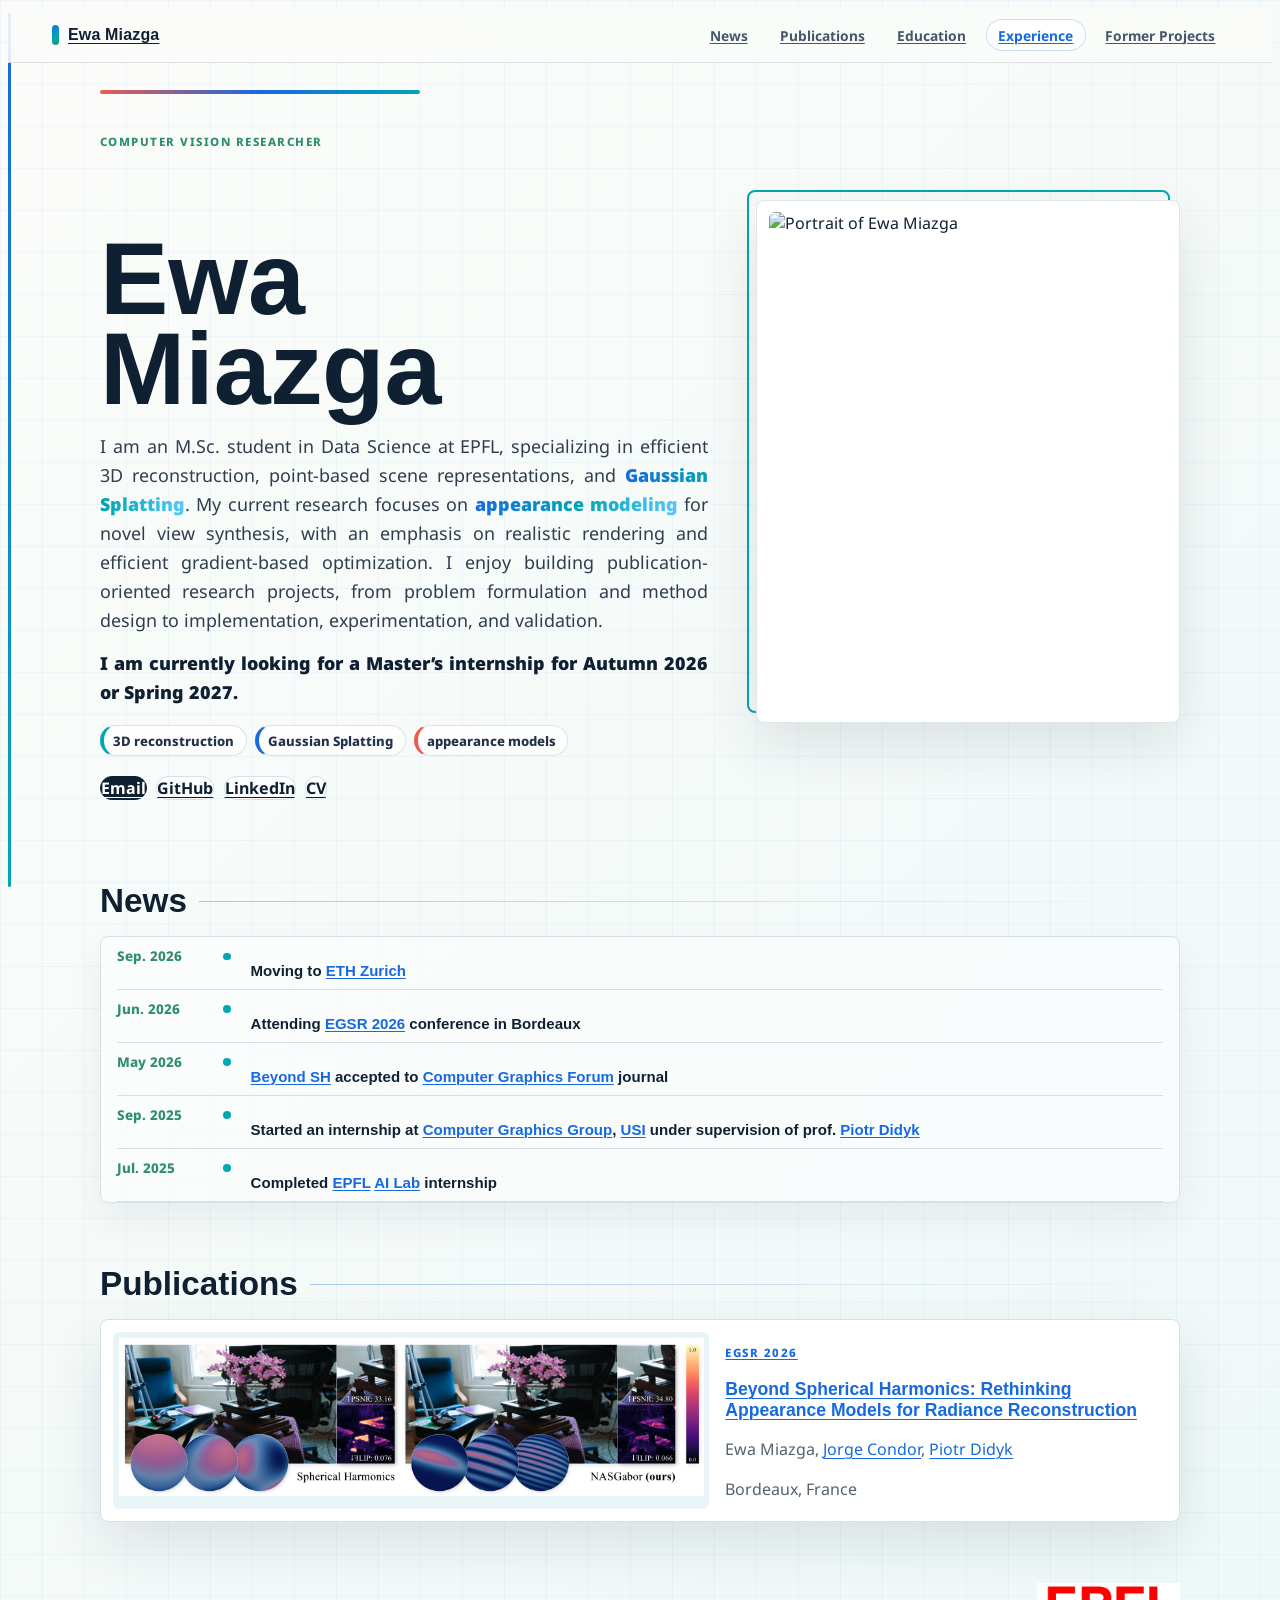
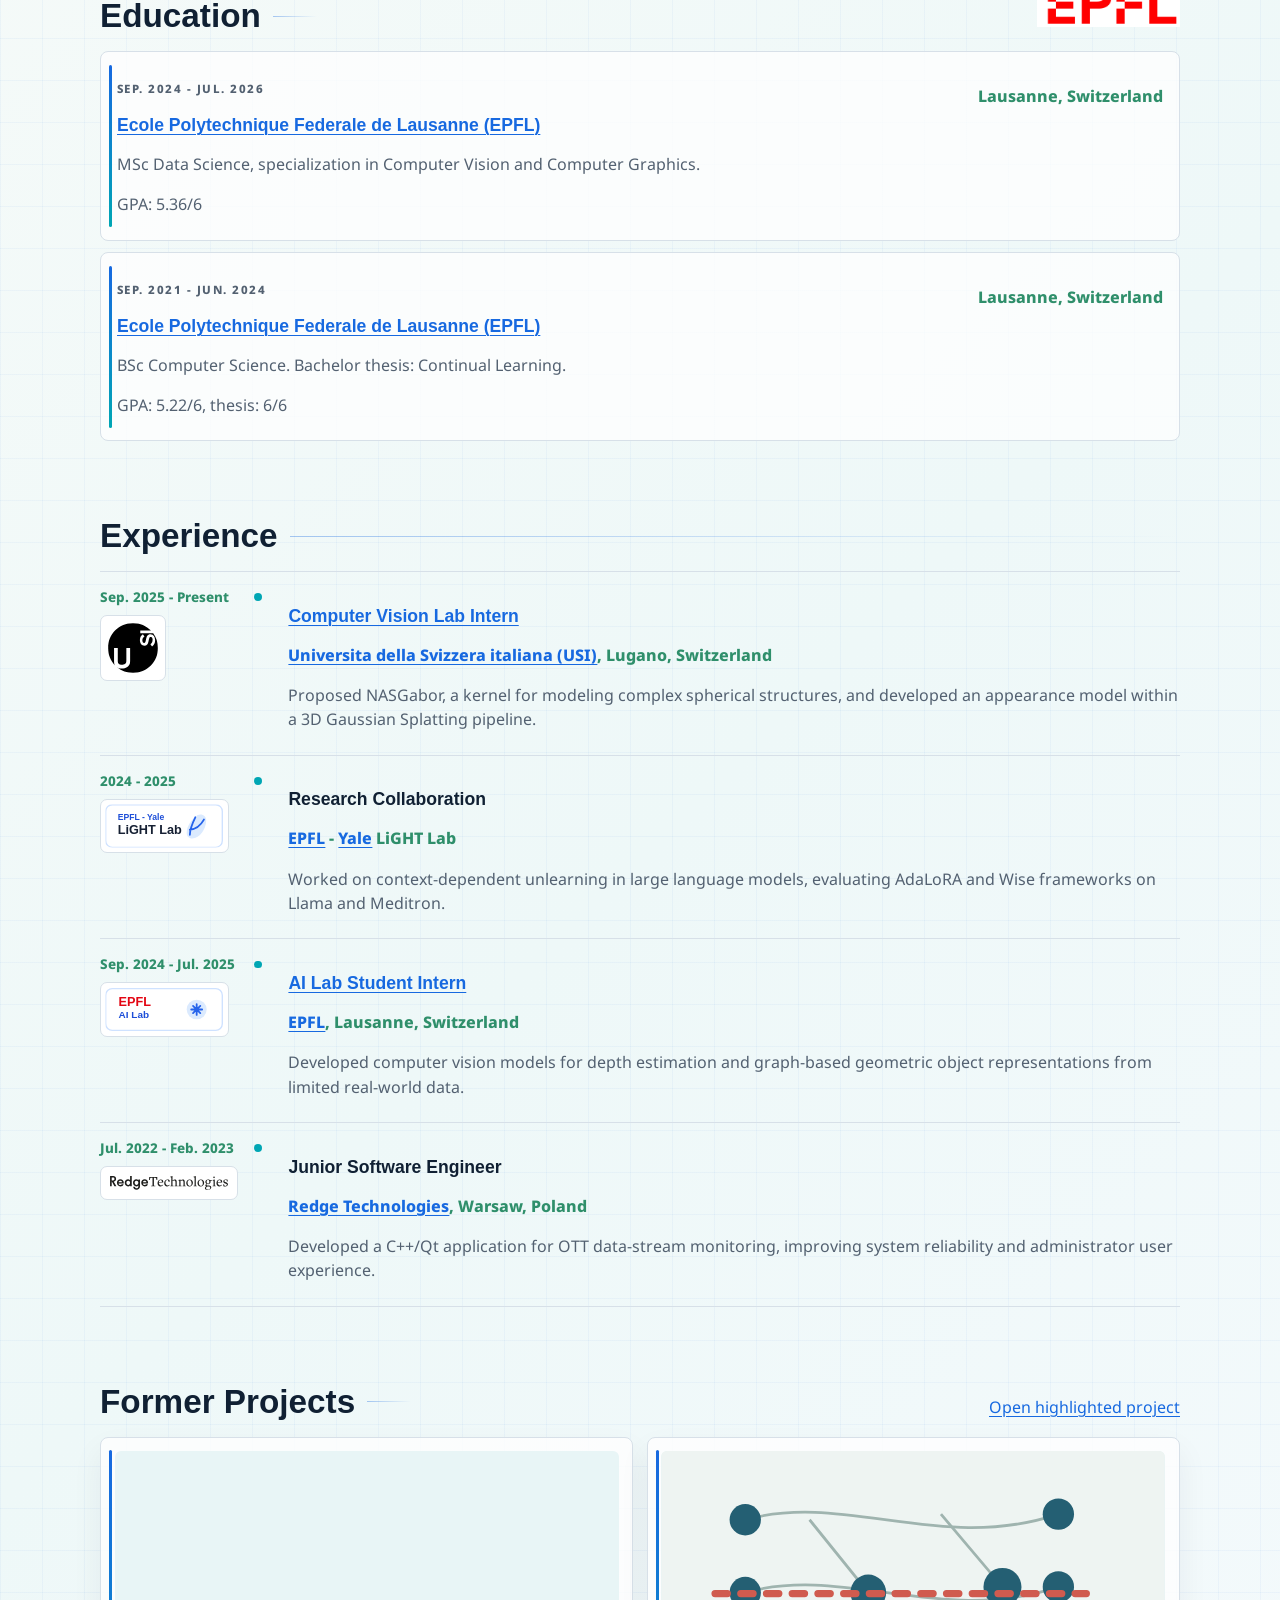
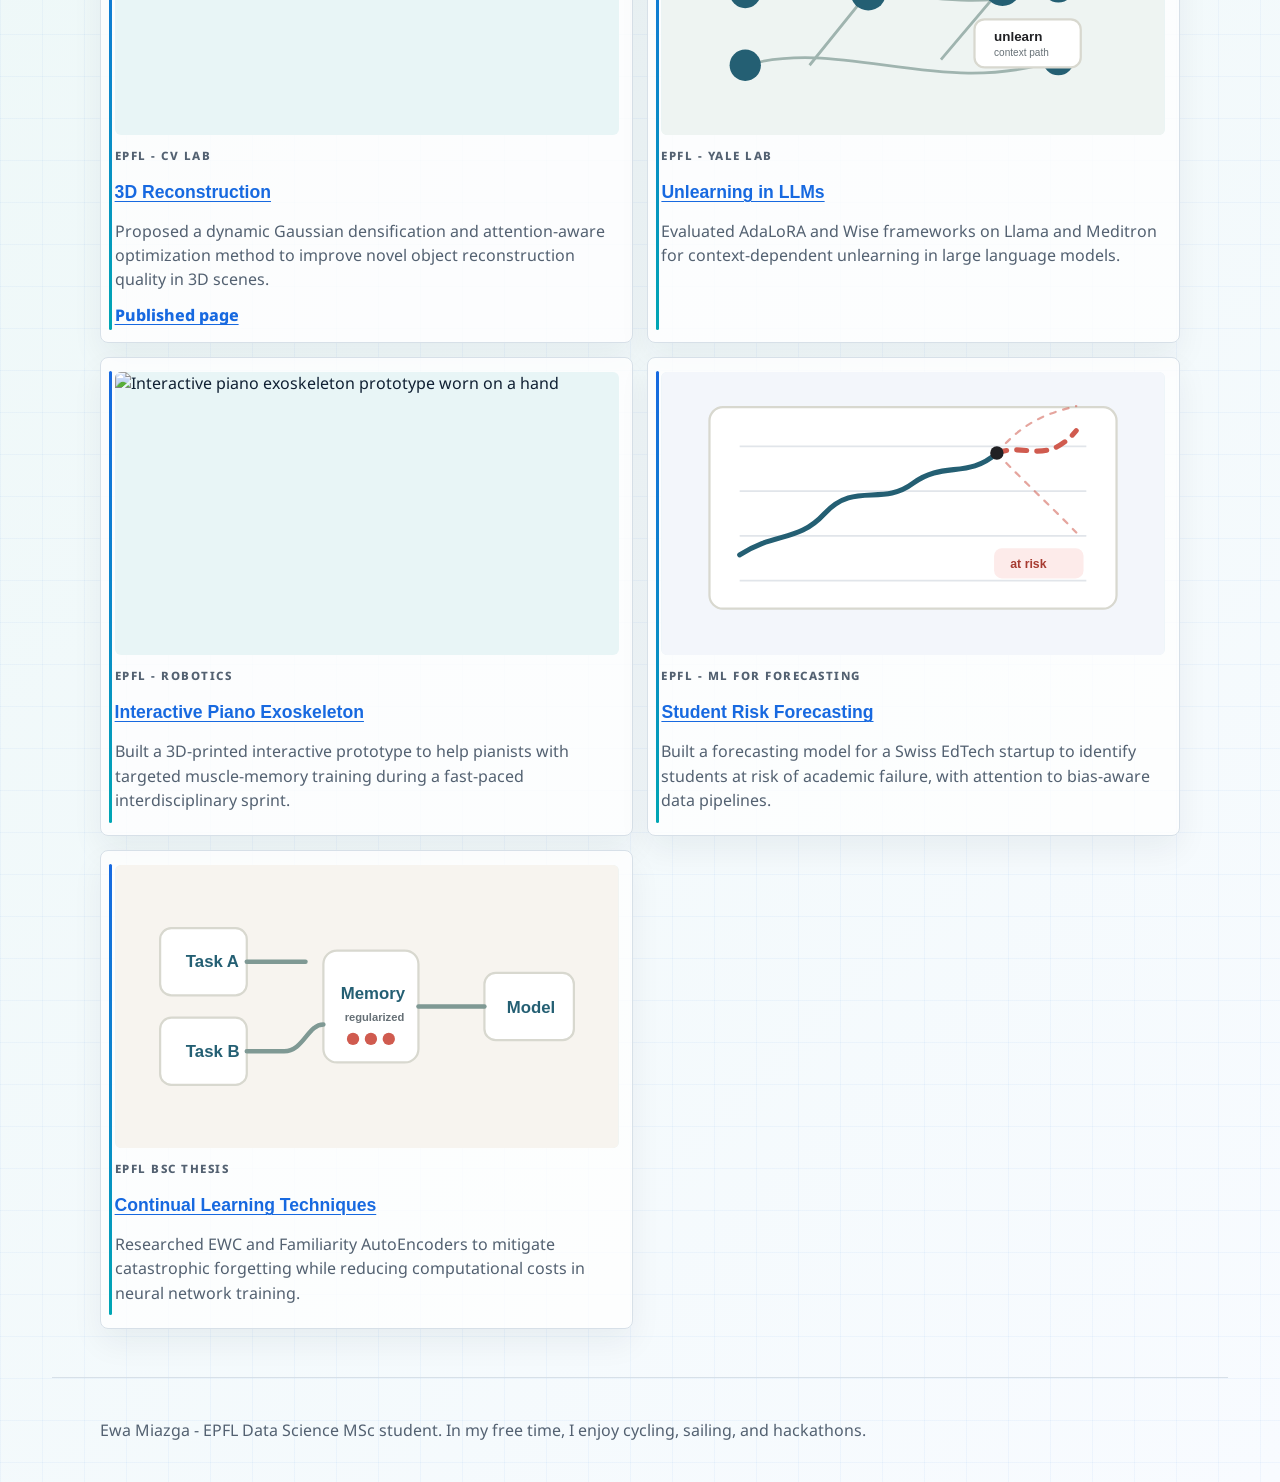
==== index.html @ 1ad55b48 "Personal website created" ====
<!DOCTYPE html>
<html lang="en">
<head>
  <meta charset="utf-8">
  <meta name="viewport" content="width=device-width, initial-scale=1">
  <meta name="description" content="Personal website of Ewa Miazga, computer vision researcher and EPFL Data Science MSc student.">
  <meta name="keywords" content="Ewa Miazga, computer vision, 3D Gaussian Splatting, EPFL, research">
  <meta property="og:title" content="Ewa Miazga">
  <meta property="og:description" content="Computer vision researcher working on 3D reconstruction, Gaussian Splatting, and efficient radiance reconstruction.">
  <meta property="og:image" content="./assets/ewa-miazga.png">
  <title>Ewa Miazga</title>

  <link rel="icon" href="./favicon.ico?v=4" sizes="any">
  <link rel="icon" type="image/svg+xml" href="./favicon.svg?v=4">
  <link rel="icon" type="image/png" sizes="32x32" href="./favicon-32.png?v=4">
  <link rel="shortcut icon" href="./favicon.ico?v=4">
  <link rel="apple-touch-icon" href="./apple-touch-icon.png?v=4">
  <link href="https://fonts.googleapis.com/css?family=Google+Sans|Noto+Sans|Castoro" rel="stylesheet">
  <link rel="stylesheet" href="./static/css/bulma.min.css">
  <link rel="stylesheet" href="./static/css/fontawesome.all.min.css">
  <link rel="stylesheet" href="./static/css/personal-site.css">
  <script defer src="./static/js/fontawesome.all.min.js"></script>
  <script defer src="./static/js/personal-site.js"></script>
</head>
<body class="personal-site">
  <nav class="personal-nav" aria-label="Main navigation">
    <a class="nav-name" href="./index.html">Ewa Miazga</a>
    <div class="nav-links">
      <a href="#news">News</a>
      <a href="#publications">Publications</a>
      <a href="#education">Education</a>
      <a href="#experience">Experience</a>
      <a href="#projects">Former Projects</a>
    </div>
  </nav>

  <main>
    <section class="personal-hero">
      <div class="personal-hero-copy">
        <p class="eyebrow">Computer Vision Researcher</p>
        <h1>Ewa Miazga</h1>
        <p class="hero-summary">
          I am an M.Sc. student in Data Science at EPFL, specializing in efficient 3D reconstruction,
          point-based scene representations, and <strong class="gradient-highlight">Gaussian Splatting</strong>.
          My current research focuses on <strong class="gradient-highlight">appearance modeling</strong>
          for novel view synthesis, with an emphasis on realistic rendering and efficient gradient-based
          optimization. I enjoy building publication-oriented research projects, from problem formulation
          and method design to implementation, experimentation, and validation.

          <strong class="internship-note">I am currently looking for a Master’s internship for Autumn 2026 or Spring 2027.</strong>
        </p>
        <div class="hero-focus" aria-label="Research focus areas">
          <span>3D reconstruction</span>
          <span>Gaussian Splatting</span>
          <span>appearance models</span>
        </div>
        <div class="hero-actions" aria-label="Profile links">
          <a class="button is-dark is-rounded" href="mailto:ewa.miazga02@gmail.com">
            <span class="icon"><i class="fas fa-envelope"></i></span>
            <span>Email</span>
          </a>
          <a class="button is-light is-rounded" href="https://github.com/ewaMiazga" target="_blank" rel="noopener">
            <span class="icon"><i class="fab fa-github"></i></span>
            <span>GitHub</span>
          </a>
          <a class="button is-light is-rounded" href="https://www.linkedin.com/in/ewa-miazga" target="_blank" rel="noopener">
            <span class="icon"><i class="fab fa-linkedin"></i></span>
            <span>LinkedIn</span>
          </a>
          <a class="button is-light is-rounded" href="./assets/Ewa_Miazga_CV.pdf" target="_blank" rel="noopener">
            <span class="icon"><i class="fas fa-file-pdf"></i></span>
            <span>CV</span>
          </a>
        </div>
      </div>
      <figure class="portrait-wrap">
        <img src="./assets/ewa-miazga.png" alt="Portrait of Ewa Miazga">
        <!--<figcaption>Researching efficient radiance reconstruction</figcaption>-->
      </figure>
    </section>

    <section id="news" class="personal-section">
      <h2>News</h2>
      <div class="timeline compact-news">
        <article class="timeline-item">
          <time datetime="2026-09">Sep. 2026</time>
          <div>
            <h3>Moving to <a href="https://ethz.ch/en.html" target="_blank" rel="noopener">ETH Zurich</a></h3>
          </div>
        </article>
        <article class="timeline-item">
          <time datetime="2026-06">Jun. 2026</time>
          <div>
            <h3>
              Attending <a href="https://egsr2026.inria.fr" target="_blank" rel="noopener">EGSR 2026</a>
              conference in Bordeaux
            </h3>
          </div>
        </article>
        <article class="timeline-item">
          <time datetime="2026-05">May 2026</time>
          <div>
            <h3>
              <strong>
                <a href="https://arcanous98.github.io/projectPages/beyondSH.html" target="_blank" rel="noopener">Beyond SH</a>
                accepted to
                <a href="https://onlinelibrary.wiley.com/journal/14678659" target="_blank" rel="noopener">Computer Graphics Forum</a>
                journal
              </strong>
            </h3>
          </div>
        </article>
        <article class="timeline-item">
          <time datetime="2025-09">Sep. 2025</time>
          <div>
            <h3>
              Started an internship at <a href="https://www.pdf.inf.usi.ch/people/piotr/" target="_blank" rel="noopener">Computer Graphics Group</a>,
              <a href="https://www.usi.ch/en" target="_blank" rel="noopener">USI</a>
              under supervision of prof.
              <a href="https://scholar.google.com/citations?user=kH5VxAIAAAAJ&hl=en" target="_blank" rel="noopener">Piotr Didyk</a>
            </h3>
          </div>
        </article>
        <article class="timeline-item">
          <time datetime="2025-07">Jul. 2025</time>
          <div>
            <h3>
              Completed <a href="https://www.epfl.ch/en/" target="_blank" rel="noopener">EPFL</a>
              <a href="https://www.epfl.ch/labs/lia/" target="_blank" rel="noopener">AI Lab</a> internship
            </h3>
          </div>
        </article>
      </div>
    </section>

    <section id="publications" class="personal-section">
      <h2>Publications</h2>
      <article class="featured-publication">
        <a class="publication-media" href="https://arcanous98.github.io/projectPages/beyondSH.html" target="_blank" rel="noopener">
          <img src="./assets/publication-teaser.png" alt="Representative teaser for Beyond Spherical Harmonics">
        </a>
        <div>
          <p class="section-label"><a href="https://egsr2026.inria.fr" target="_blank" rel="noopener">EGSR 2026</a></p>
          <h3>
            <a href="https://arcanous98.github.io/projectPages/beyondSH.html" target="_blank" rel="noopener">
              Beyond Spherical Harmonics: Rethinking Appearance Models for Radiance Reconstruction
            </a>
          </h3>
          <p>
            Ewa Miazga,
            <a href="https://arcanous98.github.io/index.html" target="_blank" rel="noopener">Jorge Condor</a>,
            <a href="https://scholar.google.com/citations?user=kH5VxAIAAAAJ&hl=en" target="_blank" rel="noopener">Piotr Didyk</a>
          </p>
          <p>Bordeaux, France</p>
        </div>
      </article>
    </section>

    <section id="education" class="personal-section">
      <div class="section-heading-row">
        <h2>Education</h2>
        <a href="https://www.epfl.ch/en/" target="_blank" rel="noopener">
          <img class="section-badge" src="./assets/epfl-logo.png" alt="EPFL logo">
        </a>
      </div>

      <div class="credential-list">
        <article class="credential-card">
          <div>
            <p class="section-label">Sep. 2024 - Jul. 2026</p>
            <h3><a href="https://www.epfl.ch/en/" target="_blank" rel="noopener">Ecole Polytechnique Federale de Lausanne (EPFL)</a></h3>
            <p>MSc Data Science, specialization in Computer Vision and Computer Graphics.</p>
            <p>GPA: 5.36/6</p>
          </div>
          <p class="credential-location">Lausanne, Switzerland</p>
        </article>

        <article class="credential-card">
          <div>
            <p class="section-label">Sep. 2021 - Jun. 2024</p>
            <h3><a href="https://www.epfl.ch/en/" target="_blank" rel="noopener">Ecole Polytechnique Federale de Lausanne (EPFL)</a></h3>
            <p>BSc Computer Science. Bachelor thesis: Continual Learning.</p>
            <p>GPA: 5.22/6, thesis: 6/6</p>
          </div>
          <p class="credential-location">Lausanne, Switzerland</p>
        </article>
      </div>
    </section>

    <section id="experience" class="personal-section">
      <h2>Experience</h2>
      <div class="timeline">
        <article class="timeline-item">
          <div class="timeline-meta">
            <time datetime="2025-09">Sep. 2025 - Present</time>
            <a href="https://www.usi.ch/en" target="_blank" rel="noopener">
              <img class="experience-badge usi-badge" src="./assets/usi-logo.svg" alt="USI logo">
            </a>
          </div>
          <div>
            <h3><a href="https://www.pdf.inf.usi.ch/people/piotr/" target="_blank" rel="noopener">Computer Vision Lab Intern</a></h3>
            <p class="timeline-subtitle"><a href="https://www.usi.ch/en" target="_blank" rel="noopener">Universita della Svizzera italiana (USI)</a>, Lugano, Switzerland</p>
            <p>
              Proposed NASGabor, a kernel for modeling complex spherical structures, and developed
              an appearance model within a 3D Gaussian Splatting pipeline.
            </p>
          </div>
        </article>

        <article class="timeline-item">
          <div class="timeline-meta">
            <time datetime="2024">2024 - 2025</time>
            <a href="https://www.yale.edu" target="_blank" rel="noopener">
              <img class="experience-badge" src="./assets/light-lab-badge.svg" alt="EPFL Yale LiGHT Lab badge">
            </a>
          </div>
          <div>
            <h3>Research Collaboration</h3>
            <p class="timeline-subtitle"><a href="https://www.epfl.ch/en/" target="_blank" rel="noopener">EPFL</a> - <a href="https://www.yale.edu" target="_blank" rel="noopener">Yale</a> LiGHT Lab</p>
            <p>
              Worked on context-dependent unlearning in large language models, evaluating AdaLoRA and
              Wise frameworks on Llama and Meditron.
            </p>
          </div>
        </article>

        <article class="timeline-item">
          <div class="timeline-meta">
            <time datetime="2024-09">Sep. 2024 - Jul. 2025</time>
            <a href="https://www.epfl.ch/labs/lia/" target="_blank" rel="noopener">
              <img class="experience-badge" src="./assets/ai-lab-badge.svg" alt="EPFL AI Lab badge">
            </a>
          </div>
          <div>
            <h3><a href="https://www.epfl.ch/labs/lia/" target="_blank" rel="noopener">AI Lab Student Intern</a></h3>
            <p class="timeline-subtitle"><a href="https://www.epfl.ch/en/" target="_blank" rel="noopener">EPFL</a>, Lausanne, Switzerland</p>
            <p>
              Developed computer vision models for depth estimation and graph-based geometric object
              representations from limited real-world data.
            </p>
          </div>
        </article>

        <article class="timeline-item">
          <div class="timeline-meta">
            <time datetime="2022-07">Jul. 2022 - Feb. 2023</time>
            <a href="https://redge.com/en/" target="_blank" rel="noopener">
              <img class="experience-badge redge-badge" src="./assets/redge-logo.svg" alt="Redge Technologies logo">
            </a>
          </div>
          <div>
            <h3>Junior Software Engineer</h3>
            <p class="timeline-subtitle"><a href="https://redge.com/en/" target="_blank" rel="noopener">Redge Technologies</a>, Warsaw, Poland</p>
            <p>
              Developed a C++/Qt application for OTT data-stream monitoring, improving system
              reliability and administrator user experience.
            </p>
          </div>
        </article>
      </div>
    </section>

    <section id="projects" class="personal-section">
      <div class="section-heading-row">
        <h2>Former Projects</h2>
        <a href="./projects/3dgstream/">Open highlighted project</a>
      </div>

      <div class="project-grid">
        <article class="project-card">
          <div class="project-media">
            <video autoplay loop muted playsinline>
              <source src="./projects/3dgstream/teaser-videos/0.2-spawn500-dyn-color-spawn-300iter-new-loss-color-map-min-dist-1-col-mask.mp4" type="video/mp4">
            </video>
          </div>
          <p class="section-label">EPFL - CV Lab</p>
          <h3>
            <a href="./projects/3dgstream/">3D Reconstruction</a>
          </h3>
          <p>
            Proposed a dynamic Gaussian densification and attention-aware optimization method to improve
            novel object reconstruction quality in 3D scenes.
          </p>
          <a class="text-link" href="https://ewamiazga.github.io/new-obj-3dgstream-website" target="_blank" rel="noopener">
            Published page
          </a>
        </article>

        <article class="project-card">
          <div class="project-media">
            <img src="./assets/unlearning-thumbnail.svg" alt="Diagram representing context-dependent unlearning in language models">
          </div>
          <p class="section-label">EPFL - Yale Lab</p>
          <h3>
            <a href="https://github.com/CS-433/ml-project-2-data_dealers/blob/main/report2.pdf" target="_blank" rel="noopener">
              Unlearning in LLMs
            </a>
          </h3>
          <p>
            Evaluated AdaLoRA and Wise frameworks on Llama and Meditron for context-dependent unlearning
            in large language models.
          </p>
        </article>

        <article class="project-card">
          <div class="project-media">
            <img src="./assets/exoskeleton-demo.gif" alt="Interactive piano exoskeleton prototype worn on a hand">
          </div>
          <p class="section-label">EPFL - Robotics</p>
          <h3>
            <a href="https://github.com/epfl-cs358/2024sp-exoskeleton" target="_blank" rel="noopener">
              Interactive Piano Exoskeleton
            </a>
          </h3>
          <p>
            Built a 3D-printed interactive prototype to help pianists with targeted muscle-memory training
            during a fast-paced interdisciplinary sprint.
          </p>
        </article>

        <article class="project-card">
          <div class="project-media">
            <img src="./assets/forecasting-thumbnail.svg" alt="Time-series forecasting chart with an at-risk prediction">
          </div>
          <p class="section-label">EPFL - ML for Forecasting</p>
          <h3>
            <a href="https://github.com/ML4BD/final-submission-calcularis-crusaders/blob/main/MLBD_Final_Report_Calcularis_Crusaders.pdf" target="_blank" rel="noopener">
              Student Risk Forecasting
            </a>
          </h3>
          <p>
            Built a forecasting model for a Swiss EdTech startup to identify students at risk of academic
            failure, with attention to bias-aware data pipelines.
          </p>
        </article>

        <article class="project-card">
          <div class="project-media">
            <img src="./assets/continual-learning-thumbnail.svg" alt="Continual learning diagram with tasks feeding into model memory">
          </div>
          <p class="section-label">EPFL BSc Thesis</p>
          <h3>
            <a href="https://github.com/ewaMiazga/continual-learning-project-2024/blob/main/Report.pdf" target="_blank" rel="noopener">
              Continual Learning Techniques
            </a>
          </h3>
          <p>
            Researched EWC and Familiarity AutoEncoders to mitigate catastrophic forgetting while reducing
            computational costs in neural network training.
          </p>
        </article>
      </div>
    </section>
  </main>

  <footer class="personal-footer">
    <p>
      Ewa Miazga - EPFL Data Science MSc student. In my free time, I enjoy cycling, sailing, and hackathons.
    </p>
  </footer>
</body>
</html>
---- static/css/personal-site.css ----
:root {
  --ink: #102033;
  --muted: #536171;
  --paper: #fbfcf9;
  --panel: #ffffff;
  --line: #d7e0e8;
  --blue: #1769e0;
  --cyan: #00a6b4;
  --green: #2f8f6b;
  --coral: #e85d4f;
  --shadow: 0 22px 55px rgba(16, 32, 51, 0.11);
}

.personal-site {
  background:
    linear-gradient(90deg, rgba(23, 105, 224, 0.045) 1px, transparent 1px),
    linear-gradient(180deg, rgba(23, 105, 224, 0.045) 1px, transparent 1px),
    linear-gradient(135deg, #fbfcf9 0%, #eef8f8 52%, #f8fbff 100%);
  background-size: 42px 42px, 42px 42px, auto;
  color: var(--ink);
  font-family: 'Noto Sans', sans-serif;
}

.personal-site a {
  color: var(--blue);
  text-decoration-thickness: 0.08em;
  text-underline-offset: 0.16em;
}

.personal-site a:hover {
  color: #0c4fb2;
}

.personal-site .button {
  border-radius: 999px;
  box-shadow: none;
  font-weight: 700;
  transition: transform 160ms ease, box-shadow 160ms ease, background 160ms ease;
}

.personal-site .button:hover {
  transform: translateY(-1px);
}

.personal-site .button.is-dark {
  background: var(--ink);
  border: 1px solid var(--ink);
  color: #ffffff;
}

.personal-site .button.is-dark:hover {
  background: #193653;
  box-shadow: 0 12px 24px rgba(16, 32, 51, 0.18);
  color: #ffffff;
}

.personal-site .button.is-light {
  background: rgba(255, 255, 255, 0.78);
  border: 1px solid var(--line);
  color: var(--ink);
}

.personal-site .button.is-light:hover {
  background: #ffffff;
  border-color: rgba(23, 105, 224, 0.35);
  color: var(--blue);
}

.personal-nav {
  align-items: center;
  backdrop-filter: blur(18px);
  background: rgba(251, 252, 249, 0.84);
  border-bottom: 1px solid rgba(16, 32, 51, 0.11);
  display: flex;
  justify-content: space-between;
  padding: 0.7rem clamp(1rem, 4vw, 2.75rem);
  position: sticky;
  top: 0;
  z-index: 20;
}

.nav-name {
  align-items: center;
  color: var(--ink) !important;
  display: inline-flex;
  font-family: 'Google Sans', sans-serif;
  font-size: 1rem;
  font-weight: 800;
  gap: 0.55rem;
  letter-spacing: 0.01em;
}

.nav-name::before {
  background: linear-gradient(135deg, var(--blue), var(--cyan) 55%, var(--green));
  border-radius: 4px;
  content: "";
  height: 1.25rem;
  width: 0.45rem;
}

.nav-links {
  display: flex;
  flex-wrap: wrap;
  gap: 0.45rem;
  justify-content: flex-end;
}

.nav-links a {
  border: 1px solid transparent;
  border-radius: 999px;
  color: #46566a;
  font-size: 0.86rem;
  font-weight: 700;
  padding: 0.34rem 0.72rem;
  transition: background 160ms ease, border-color 160ms ease, color 160ms ease;
}

.nav-links a:hover,
.nav-links a.is-active {
  background: #ffffff;
  border-color: rgba(23, 105, 224, 0.22);
  color: var(--blue);
}

.personal-hero,
.personal-section,
.personal-footer {
  margin: 0 auto;
  max-width: 1080px;
  padding-left: clamp(1rem, 4vw, 3rem);
  padding-right: clamp(1rem, 4vw, 3rem);
}

.personal-hero {
  align-items: center;
  display: grid;
  gap: clamp(1.5rem, 4vw, 3rem);
  grid-template-columns: minmax(0, 1.12fr) minmax(280px, 0.78fr);
  min-height: calc(76vh - 58px);
  padding-bottom: 3.4rem;
  padding-top: 3.7rem;
  position: relative;
}

.personal-hero::before {
  background: linear-gradient(90deg, var(--coral), var(--blue), var(--cyan));
  border-radius: 999px;
  content: "";
  height: 4px;
  left: clamp(1rem, 4vw, 3rem);
  position: absolute;
  top: 1.65rem;
  width: min(320px, 46vw);
}

.personal-hero-copy {
  position: relative;
  z-index: 1;
}

.eyebrow,
.section-label {
  color: var(--green);
  font-size: 0.72rem;
  font-weight: 800;
  letter-spacing: 0.13em;
  margin-bottom: 0.5rem;
  text-transform: uppercase;
}

.personal-hero h1 {
  color: var(--ink);
  font-family: 'Google Sans', sans-serif;
  font-size: clamp(3.2rem, 8vw, 6.4rem);
  font-weight: 800;
  letter-spacing: 0;
  line-height: 0.88;
  margin-bottom: 1.05rem;
  max-width: 7ch;
}

.hero-summary {
  color: #2f3d4c;
  font-size: clamp(1rem, 1.6vw, 1.12rem);
  line-height: 1.62;
  max-width: 680px;
  text-align: justify;
  text-wrap: pretty;
}

.gradient-highlight {
  background: linear-gradient(90deg, #1769e0 0%, #00a6b4 52%, #55c7ff 100%);
  background-clip: text;
  -webkit-background-clip: text;
  color: transparent;
  font-weight: 900;
}

.internship-note {
  color: var(--ink);
  display: block;
  font-weight: 900;
  margin-top: 0.85rem;
}

.hero-focus {
  display: flex;
  flex-wrap: wrap;
  gap: 0.5rem;
  margin-top: 1rem;
}

.hero-focus span {
  background: rgba(255, 255, 255, 0.72);
  border: 1px solid rgba(16, 32, 51, 0.12);
  border-left: 4px solid var(--cyan);
  border-radius: 999px;
  color: #223248;
  font-size: 0.82rem;
  font-weight: 800;
  padding: 0.36rem 0.72rem 0.36rem 0.58rem;
}

.hero-focus span:nth-child(2) {
  border-left-color: var(--blue);
}

.hero-focus span:nth-child(3) {
  border-left-color: var(--coral);
}

.hero-actions {
  display: flex;
  flex-wrap: wrap;
  gap: 0.58rem;
  margin-top: 1.25rem;
}

.portrait-wrap {
  background: var(--panel);
  border: 1px solid rgba(16, 32, 51, 0.12);
  border-radius: 8px;
  box-shadow: var(--shadow);
  margin: 0;
  padding: 0.7rem;
  position: relative;
}

.portrait-wrap::before {
  border: 2px solid var(--cyan);
  border-radius: 8px;
  content: "";
  inset: -0.65rem 0.55rem 0.55rem -0.65rem;
  position: absolute;
  z-index: -1;
}

.portrait-wrap img {
  aspect-ratio: 4 / 5;
  border-radius: 6px;
  display: block;
  height: auto;
  object-fit: cover;
  width: 100%;
}

.portrait-wrap figcaption {
  background: var(--ink);
  border-radius: 6px;
  bottom: 1.3rem;
  color: #ffffff;
  font-size: 0.78rem;
  font-weight: 800;
  left: -0.65rem;
  line-height: 1.25;
  max-width: 210px;
  padding: 0.62rem 0.72rem;
  position: absolute;
}

.personal-section {
  padding-bottom: 3rem;
  scroll-margin-top: 82px;
}

.personal-section h2 {
  align-items: center;
  color: var(--ink);
  display: flex;
  font-family: 'Google Sans', sans-serif;
  font-size: clamp(1.55rem, 2.6vw, 2.25rem);
  font-weight: 800;
  gap: 0.75rem;
  margin-bottom: 1rem;
}

.personal-section h2::after {
  background: linear-gradient(90deg, rgba(23, 105, 224, 0.36), rgba(0, 166, 180, 0));
  content: "";
  flex: 1;
  height: 1px;
  min-width: 44px;
}

.timeline {
  border-top: 1px solid var(--line);
}

.timeline-item {
  border-bottom: 1px solid var(--line);
  display: grid;
  gap: 1.15rem;
  grid-template-columns: 170px 1fr;
  padding: 1rem 0;
  position: relative;
}

.timeline-item::before {
  background: var(--cyan);
  border-radius: 999px;
  content: "";
  height: 0.48rem;
  left: 154px;
  position: absolute;
  top: 1.32rem;
  width: 0.48rem;
}

.compact-news {
  background: rgba(255, 255, 255, 0.58);
  border: 1px solid var(--line);
  border-radius: 8px;
  box-shadow: 0 16px 36px rgba(16, 32, 51, 0.06);
  padding: 0 1rem;
}

.compact-news .timeline-item {
  gap: 0.85rem;
  grid-template-columns: 120px 1fr;
  padding: 0.62rem 0;
}

.compact-news .timeline-item::before {
  left: 106px;
  top: 0.95rem;
}

.compact-news .timeline-item h3 {
  font-size: 0.94rem;
  margin-bottom: 0;
}

#news {
  padding-bottom: 2.2rem;
}

.timeline-item time {
  color: var(--green);
  display: block;
  font-size: 0.84rem;
  font-weight: 800;
}

.timeline-meta {
  align-self: start;
}

.timeline-subtitle {
  color: var(--green) !important;
  font-weight: 800;
  margin-bottom: 0.2rem;
}

.experience-badge {
  background: #ffffff;
  border: 1px solid var(--line);
  border-radius: 7px;
  display: block;
  height: auto;
  margin-top: 0.55rem;
  max-height: 46px;
  max-width: 118px;
  padding: 0.28rem;
}

.redge-badge {
  padding: 0.55rem;
}

.usi-badge {
  max-height: 50px;
  padding: 0.45rem;
}

.timeline-item h3,
.featured-publication h3,
.credential-card h3,
.project-card h3 {
  font-family: 'Google Sans', sans-serif;
  font-size: 1.1rem;
  font-weight: 800;
  margin-bottom: 0.28rem;
}

.timeline-item p,
.featured-publication p,
.credential-card p,
.project-card p,
.personal-footer p {
  color: var(--muted);
  line-height: 1.52;
  margin-bottom: 0.45rem;
}

.featured-publication {
  background: var(--panel);
  border: 1px solid var(--line);
  border-radius: 8px;
  box-shadow: var(--shadow);
  display: grid;
  gap: 1rem;
  grid-template-columns: minmax(360px, 1.35fr) minmax(0, 1fr);
  overflow: hidden;
  padding: 0.75rem;
}

.publication-media {
  background: #e8f5f6;
  border-radius: 6px;
  display: block;
  margin-bottom: 0;
  overflow: hidden;
  padding: 0.35rem;
}

.publication-media img {
  display: block;
  height: auto;
  object-fit: contain;
  width: 100%;
}

.section-heading-row {
  align-items: baseline;
  display: flex;
  gap: 0.75rem;
  justify-content: space-between;
}

.section-badge {
  height: auto;
  max-height: 44px;
  max-width: 150px;
  object-fit: contain;
}

.credential-list {
  display: grid;
  gap: 0.7rem;
}

.credential-card {
  align-items: flex-start;
  background: rgba(255, 255, 255, 0.74);
  border: 1px solid var(--line);
  border-radius: 8px;
  display: flex;
  gap: 0.85rem;
  justify-content: space-between;
  padding: 1rem;
  position: relative;
}

.credential-card::before,
.project-card::before,
.featured-publication::before {
  background: linear-gradient(180deg, var(--blue), var(--cyan));
  border-radius: 999px;
  content: "";
  height: calc(100% - 1.6rem);
  left: 0.5rem;
  position: absolute;
  top: 0.8rem;
  width: 3px;
}

.credential-card > *,
.project-card > *,
.featured-publication > * {
  position: relative;
  z-index: 1;
}

.credential-location {
  color: var(--green) !important;
  flex: 0 0 auto;
  font-weight: 800;
  text-align: right;
}

.project-grid {
  display: grid;
  gap: 0.85rem;
  grid-template-columns: repeat(2, minmax(0, 1fr));
}

.project-card {
  background: rgba(255, 255, 255, 0.78);
  border: 1px solid var(--line);
  border-radius: 8px;
  box-shadow: 0 14px 32px rgba(16, 32, 51, 0.06);
  overflow: hidden;
  padding: 0.85rem 0.85rem 1rem;
  position: relative;
  transition: transform 160ms ease, box-shadow 160ms ease, border-color 160ms ease;
}

.project-card:hover {
  border-color: rgba(23, 105, 224, 0.32);
  box-shadow: var(--shadow);
  transform: translateY(-2px);
}

.project-media {
  aspect-ratio: 16 / 9;
  background: #e8f5f6;
  border-radius: 6px;
  margin-bottom: 0.75rem;
  overflow: hidden;
}

.project-media img,
.project-media video {
  display: block;
  height: 100%;
  object-fit: cover;
  width: 100%;
}

.text-link {
  display: inline-block;
  font-weight: 800;
  margin-top: 0.35rem;
}

.personal-footer {
  border-top: 1px solid var(--line);
  padding-bottom: 1.5rem;
  padding-top: 1.5rem;
}

@media (max-width: 820px) {
  .personal-nav {
    align-items: flex-start;
    flex-direction: column;
    gap: 0.65rem;
  }

  .nav-links {
    justify-content: flex-start;
  }

  .personal-hero {
    grid-template-columns: 1fr;
    min-height: auto;
    padding-top: 3rem;
  }

  .personal-hero h1 {
    max-width: none;
  }

  .portrait-wrap {
    max-width: 420px;
  }

  .portrait-wrap figcaption {
    left: 1.2rem;
  }

  .timeline-item,
  .compact-news .timeline-item,
  .project-grid,
  .featured-publication {
    grid-template-columns: 1fr;
  }

  .timeline-item::before,
  .compact-news .timeline-item::before {
    display: none;
  }

  .section-heading-row {
    align-items: flex-start;
    flex-direction: column;
  }

  .credential-card {
    flex-direction: column;
  }

  .credential-location {
    text-align: left;
  }
}
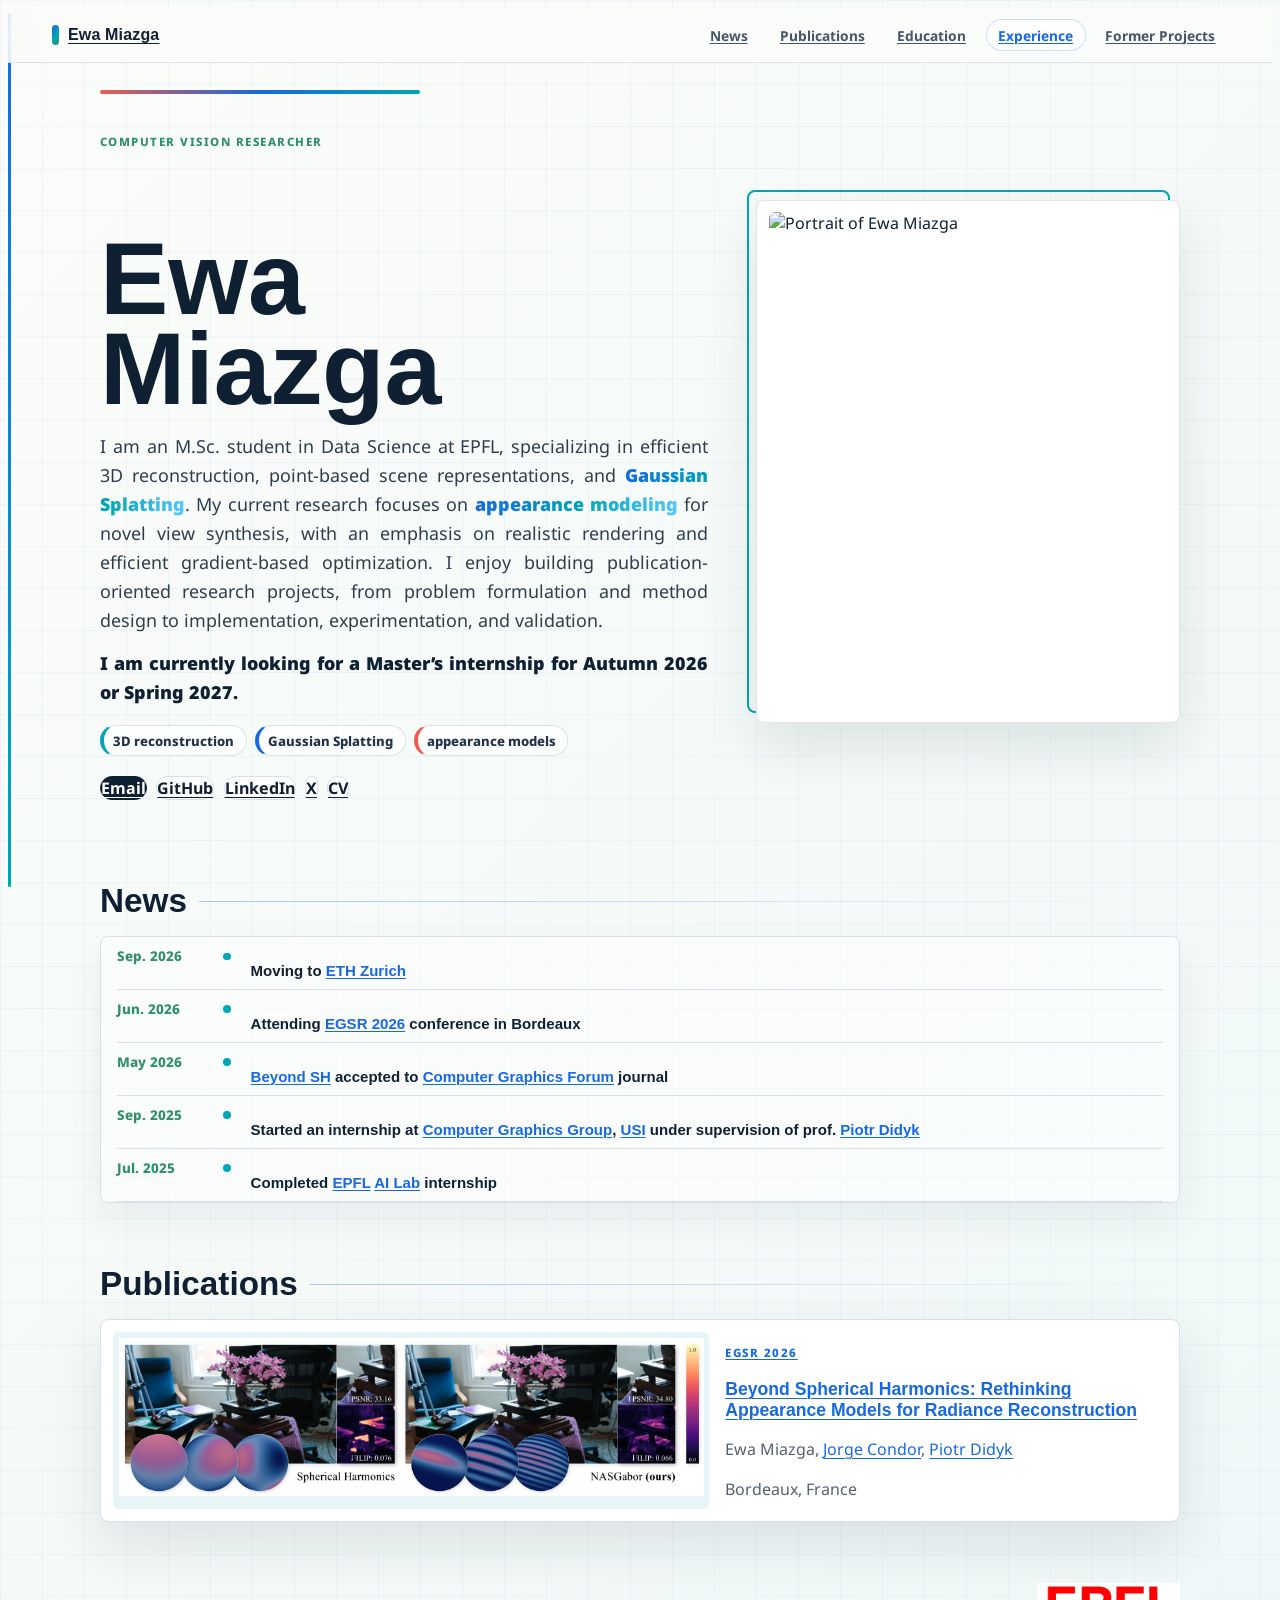
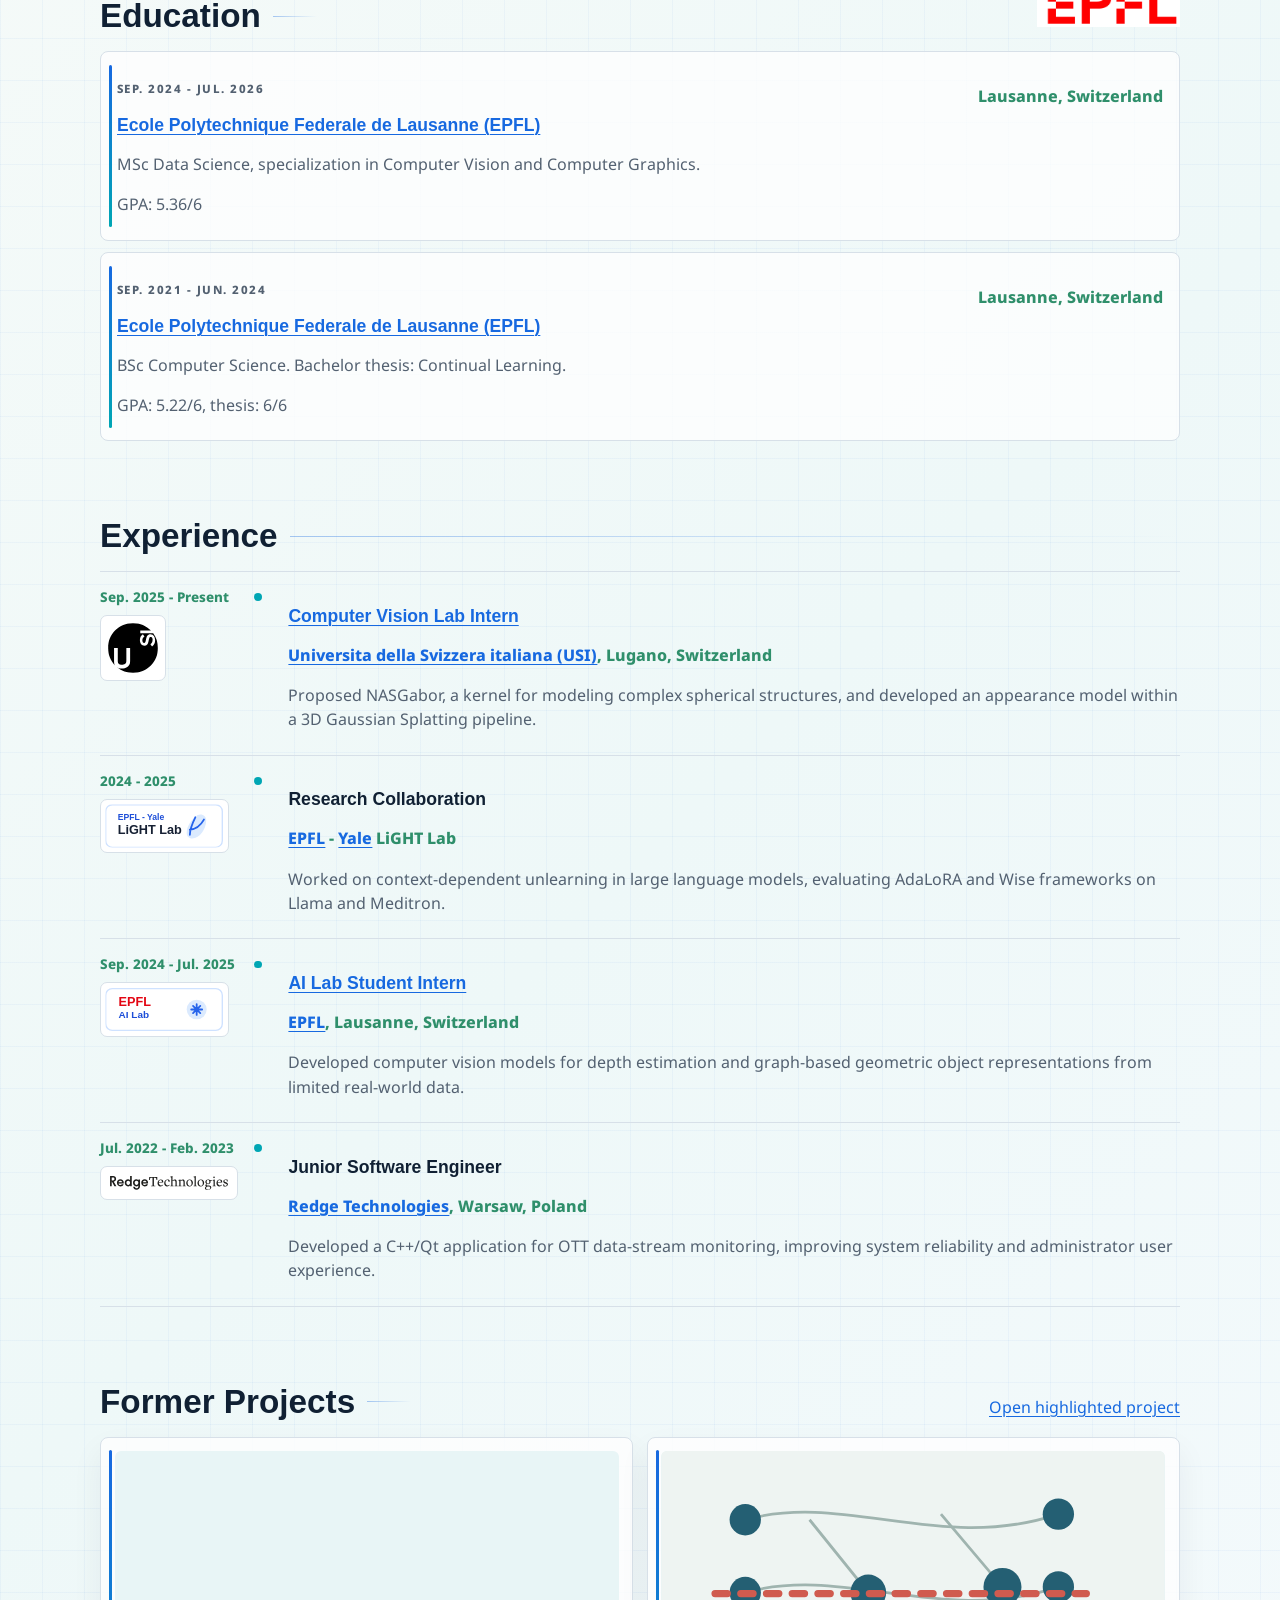
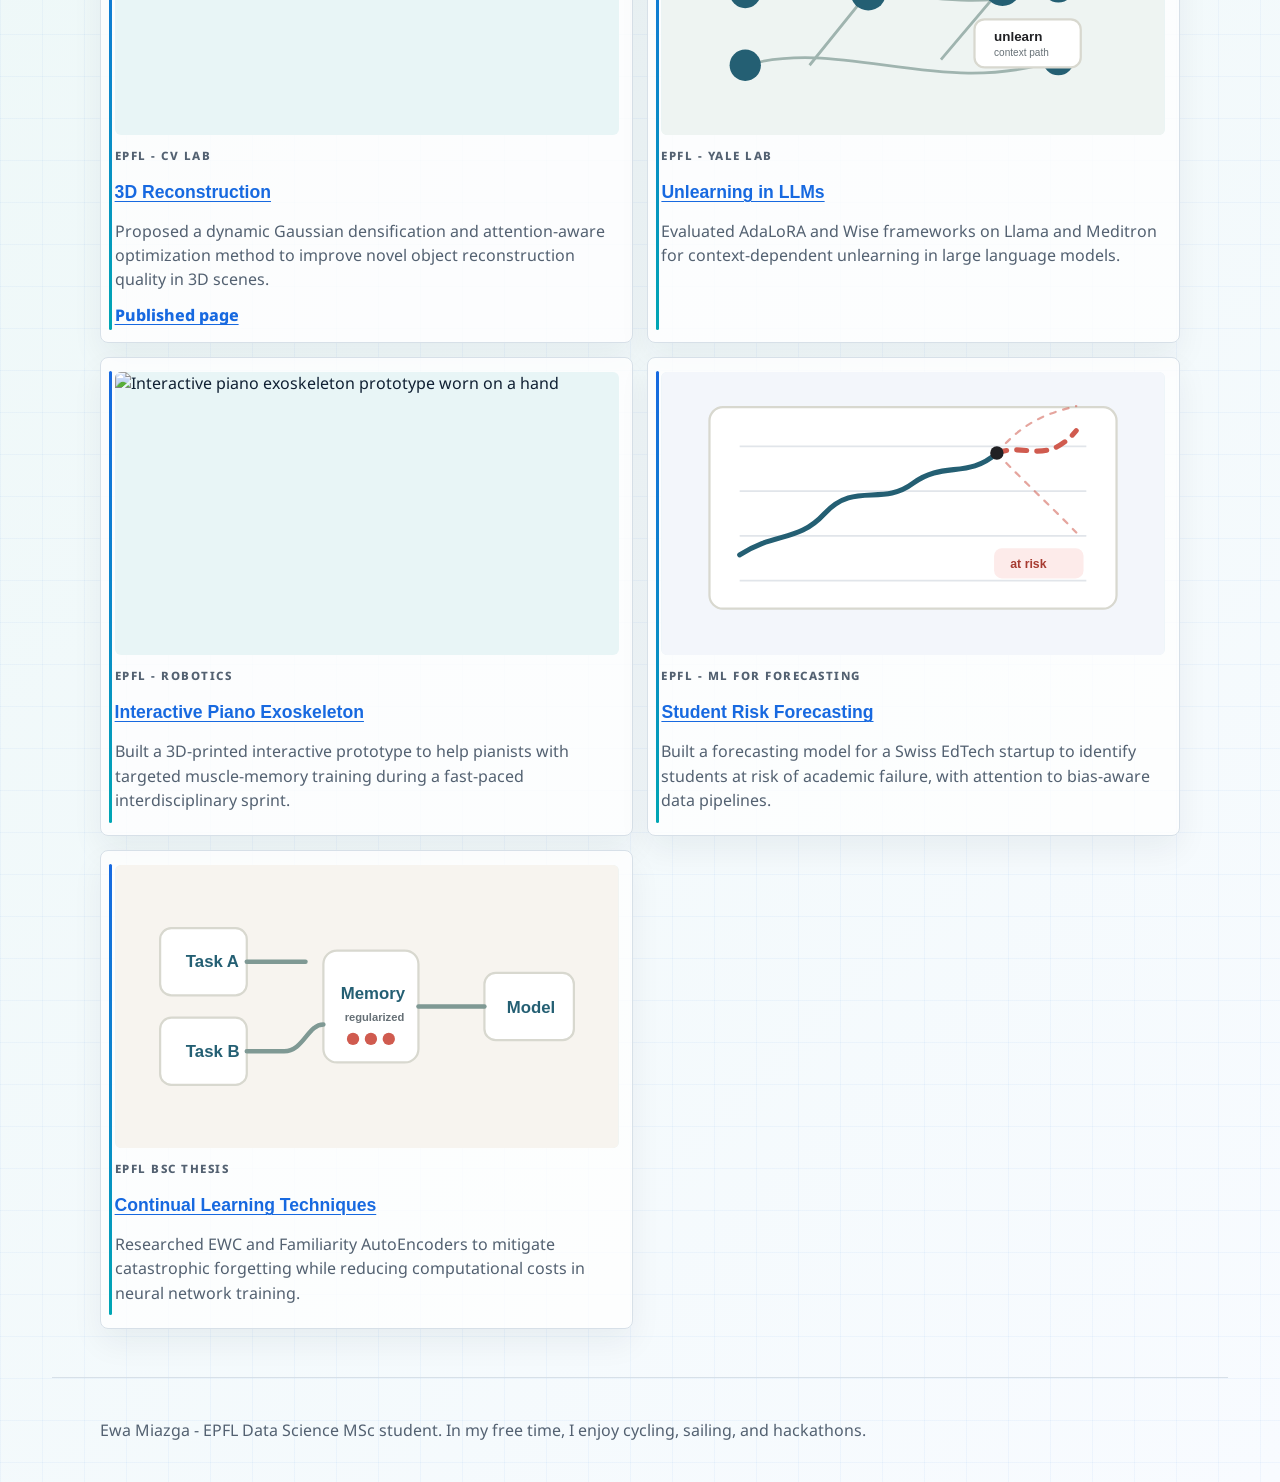
==== commit 4334355f: "Add X account" ====
--- a/index.html
+++ b/index.html
@@ -67,6 +67,10 @@
             <span class="icon"><i class="fab fa-linkedin"></i></span>
             <span>LinkedIn</span>
           </a>
+          <a class="button is-light is-rounded" href="https://x.com/miazga02" target="_blank" rel="noopener">
+            <span class="icon"><i class="fab fa-twitter"></i></span>
+            <span>X</span>
+          </a>
           <a class="button is-light is-rounded" href="./assets/Ewa_Miazga_CV.pdf" target="_blank" rel="noopener">
             <span class="icon"><i class="fas fa-file-pdf"></i></span>
             <span>CV</span>
@@ -281,7 +285,7 @@
             Proposed a dynamic Gaussian densification and attention-aware optimization method to improve
             novel object reconstruction quality in 3D scenes.
           </p>
-          <a class="text-link" href="https://ewamiazga.github.io/new-obj-3dgstream-website" target="_blank" rel="noopener">
+          <a class="text-link" href="https://ewamiazga.github.io/personal-website" target="_blank" rel="noopener">
             Published page
           </a>
         </article>
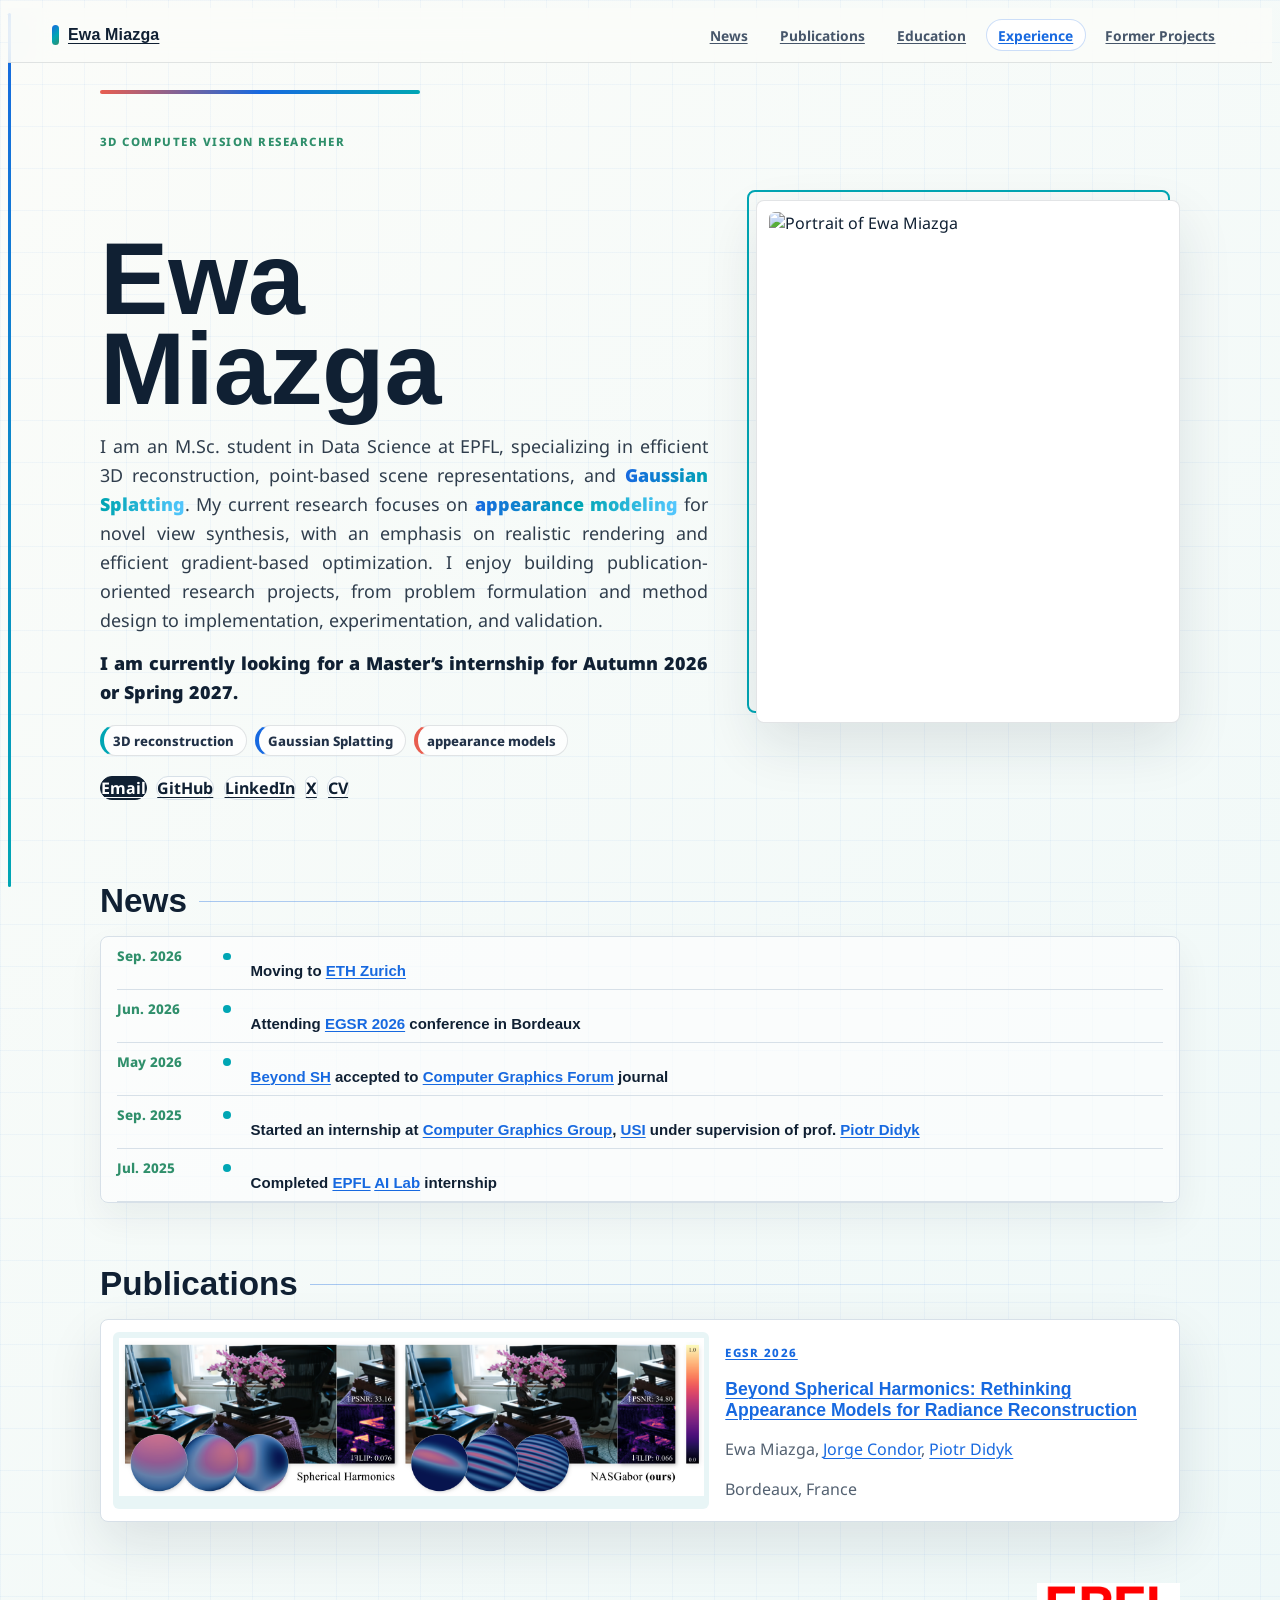
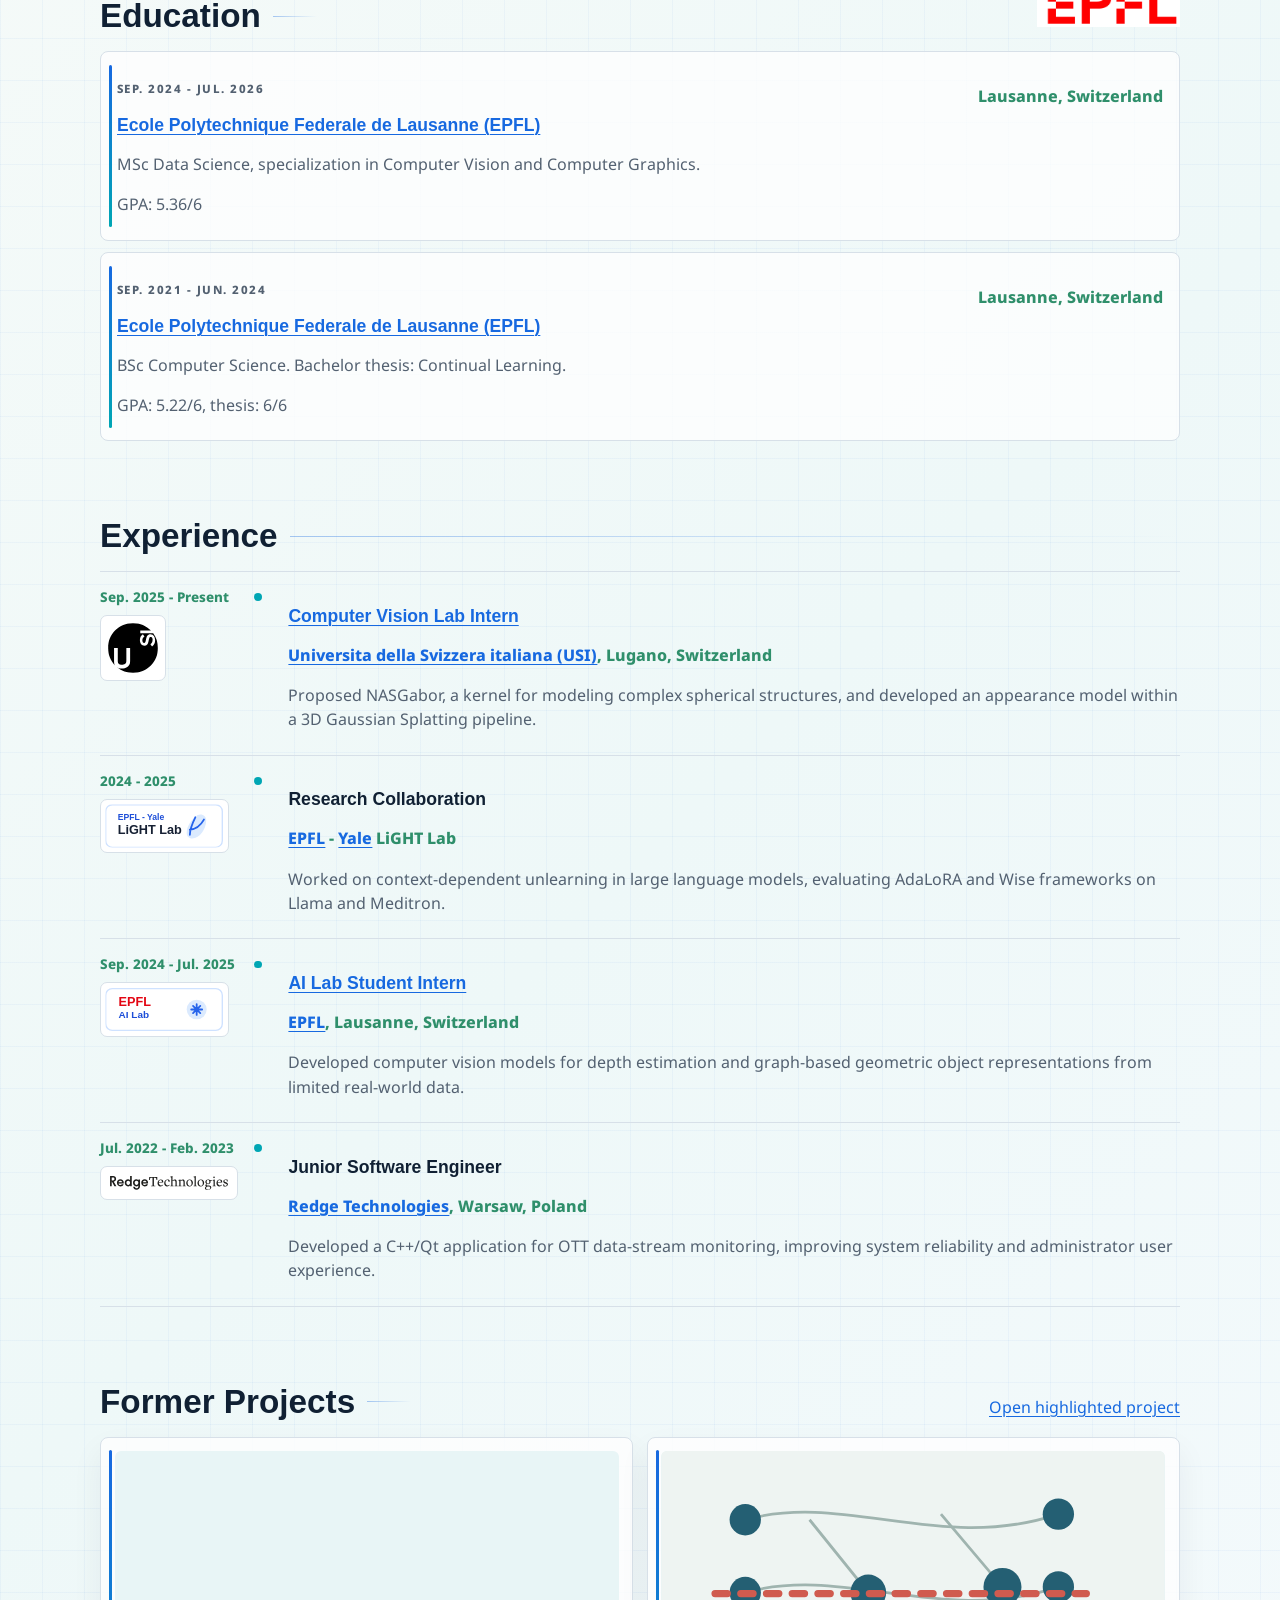
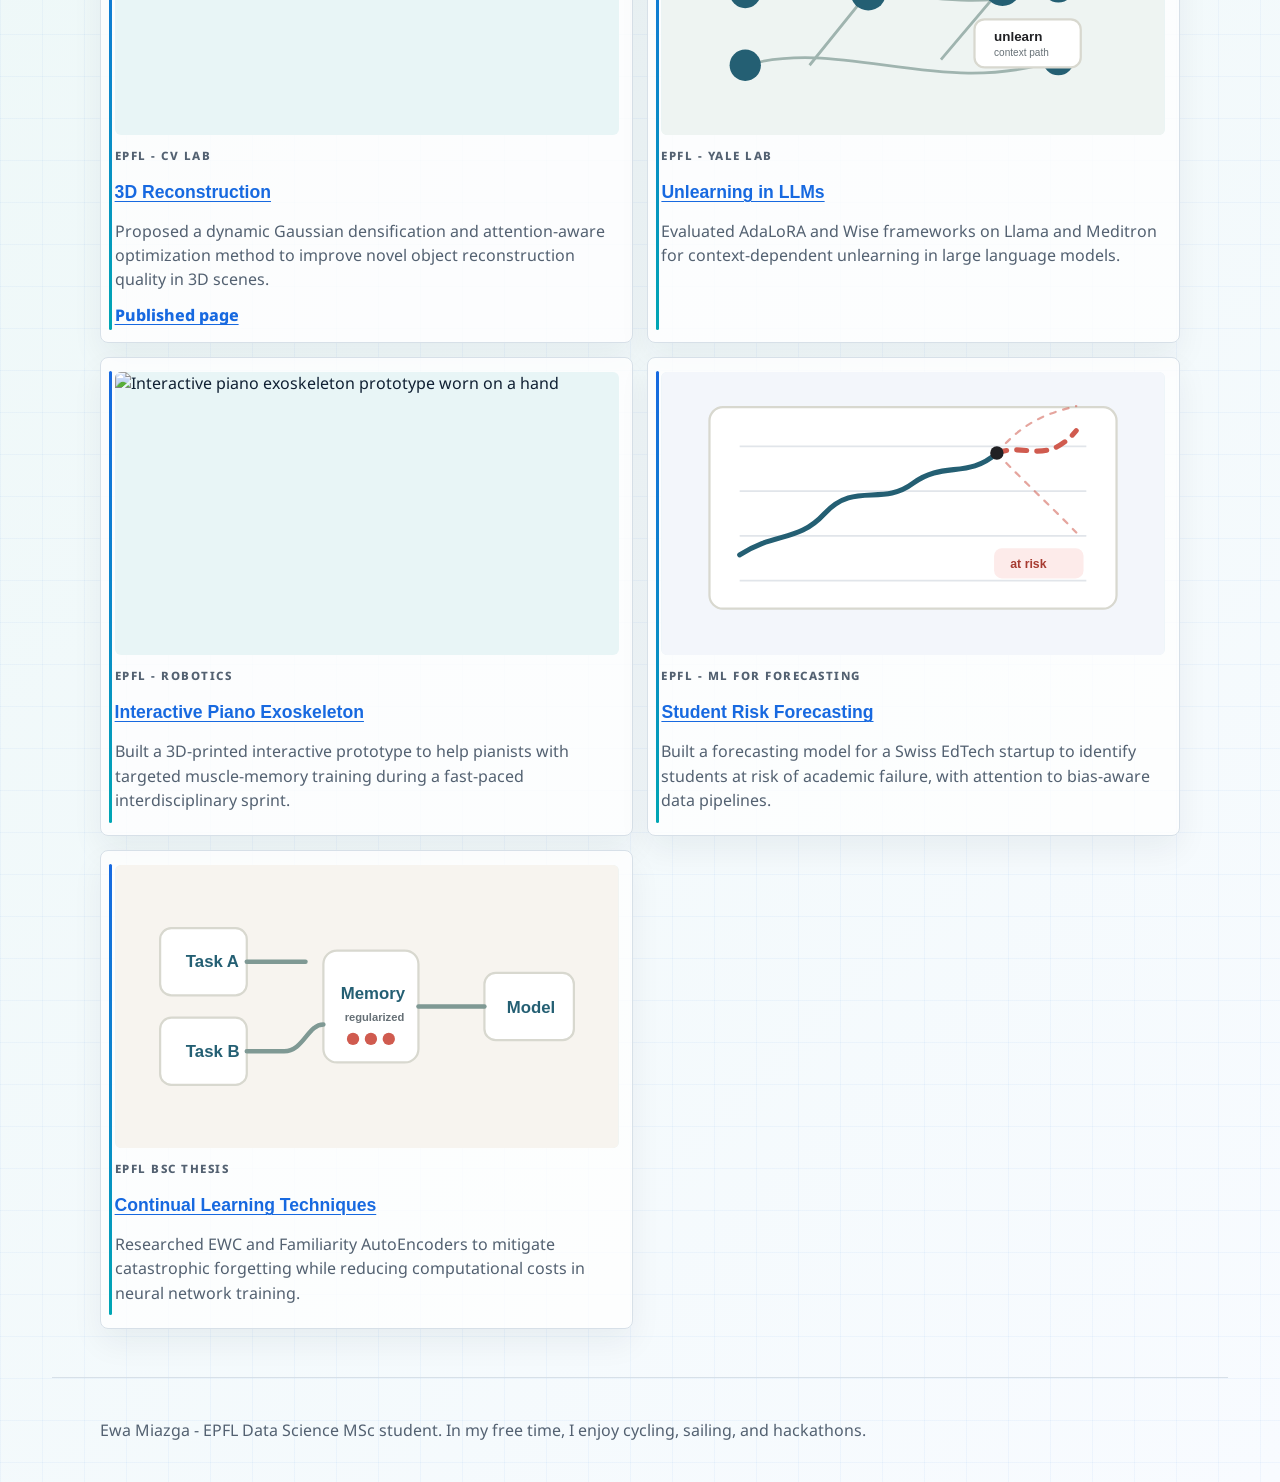
==== commit 9e365004: "title changed" ====
--- a/index.html
+++ b/index.html
@@ -37,7 +37,7 @@
   <main>
     <section class="personal-hero">
       <div class="personal-hero-copy">
-        <p class="eyebrow">Computer Vision Researcher</p>
+        <p class="eyebrow">3D Computer Vision Researcher</p>
         <h1>Ewa Miazga</h1>
         <p class="hero-summary">
           I am an M.Sc. student in Data Science at EPFL, specializing in efficient 3D reconstruction,
